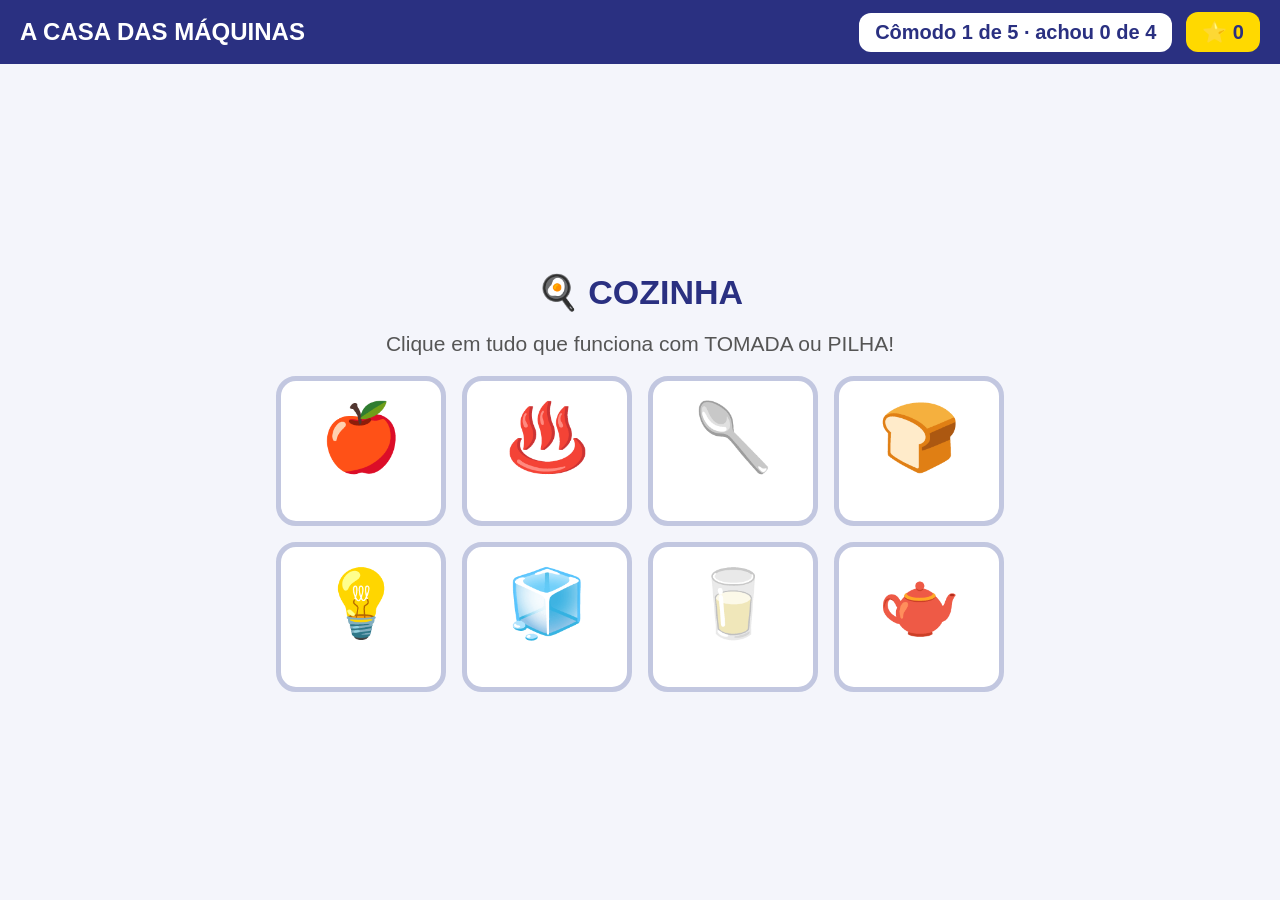
==== CASA-DAS-TECNOLOGIAS.html @ 13c52aa3 "Add files via upload" ====
<!DOCTYPE html><html lang="pt-BR"><head><meta charset="utf-8"><meta name="viewport" content="width=device-width, initial-scale=1">
<title>A CASA DAS MÁQUINAS</title><style>*{box-sizing:border-box;margin:0;padding:0}html,body{height:100%;overflow:hidden}
body{font-family:"Trebuchet MS",Verdana,sans-serif;color:#2A3081;background:#F4F5FB;display:flex;flex-direction:column;user-select:none}
header{background:#2A3081;color:#fff;padding:12px 20px;display:flex;align-items:center;gap:14px;flex-shrink:0}
header h1{font-size:24px}.chip{font-size:20px;font-weight:bold;border-radius:12px;padding:8px 16px}
#c1{background:#fff;color:#2A3081;margin-left:auto}#c2{background:#FFD900;color:#2A3081}
#palco{flex:1;position:relative;display:flex;flex-direction:column;align-items:center;justify-content:center;gap:20px;padding:16px}
#aviso{position:absolute;bottom:18px;left:50%;transform:translateX(-50%);font-size:24px;font-weight:bold;padding:12px 26px;border-radius:14px;display:none;background:#E8590C;color:#fff}
#festa{position:absolute;inset:0;background:rgba(255,255,255,.97);display:none;flex-direction:column;align-items:center;justify-content:center;gap:18px;text-align:center;padding:20px}
#festa .tit{font-size:52px;font-weight:bold}#festa .sub{font-size:26px;color:#444;max-width:780px;line-height:1.4}
#festa button{font:inherit;font-size:26px;font-weight:bold;padding:15px 34px;border:none;border-radius:14px;background:#2F9E44;color:#fff;cursor:pointer}#comodo{font-size:34px;font-weight:bold}#dica{font-size:21px;color:#555}
#grade{display:grid;grid-template-columns:repeat(4,170px);gap:16px}
.it{height:150px;border-radius:20px;background:#fff;border:5px solid #C2C7E0;display:flex;flex-direction:column;align-items:center;justify-content:center;gap:6px;cursor:pointer;transition:transform .15s}
.it:hover{transform:scale(1.05)}.it .e{font-size:66px;line-height:1}.it .t{font-size:17px;font-weight:bold;min-height:22px;text-align:center;padding:0 6px}
.it.ok{background:#FFF3B0;border-color:#FFB400;box-shadow:0 0 18px #FFD900}.it.nao{animation:tr .3s}
@keyframes tr{0%,100%{transform:translateX(0)}25%{transform:translateX(-8px)}75%{transform:translateX(8px)}}</style></head><body>
<header><h1>A CASA DAS MÁQUINAS</h1><div class="chip" id="c1">—</div><div class="chip" id="c2">⭐ 0</div></header>
<div id="palco"><div id="comodo">—</div><div id="dica">Clique em tudo que funciona com TOMADA ou PILHA!</div><div id="grade"></div><div id="aviso"></div><div id="festa"></div></div>
<script>(function(){var $=function(i){return document.getElementById(i)};
function aviso(t){var a=$('aviso');a.textContent=t;a.style.display='block';clearTimeout(a._t);a._t=setTimeout(function(){a.style.display='none'},1500);}
function festa(tit,sub,bt,fn){var f=$('festa');f.innerHTML='<div class="tit">'+tit+'</div><div class="sub">'+sub+'</div><button id="btF">'+bt+'</button>';f.style.display='flex';$('btF').onclick=fn;}
var C=[{"n": "COZINHA", "e": "🍳", "it": [["🧊", "geladeira", 1], ["♨️", "micro-ondas", 1], ["🍎", "maçã", 0], ["🥄", "colher", 0], ["💡", "lâmpada", 1], ["🍞", "pão", 0], ["🥛", "leite", 0], ["🫖", "chaleira elétrica", 1]]}, {"n": "SALA", "e": "🛋️", "it": [["📺", "televisão", 1], ["🛋️", "sofá", 0], ["🎮", "videogame", 1], ["🪴", "planta", 0], ["📚", "livros", 0], ["🔊", "caixa de som", 1], ["🧸", "ursinho", 0], ["🕰️", "relógio de pilha", 1]]}, {"n": "QUARTO", "e": "🛏️", "it": [["⏰", "despertador", 1], ["🛏️", "cama", 0], ["📱", "celular", 1], ["👕", "camiseta", 0], ["💻", "notebook", 1], ["🎒", "mochila", 0], ["🧦", "meia", 0], ["💡", "abajur", 1]]}, {"n": "BANHEIRO", "e": "🛁", "it": [["🚿", "chuveiro elétrico", 1], ["🪞", "espelho", 0], ["🧼", "sabonete", 0], ["🧻", "papel", 0], ["💨", "secador de cabelo", 1], ["🪥", "escova de dentes", 0], ["💡", "lâmpada", 1], ["🧽", "esponja", 0]]}, {"n": "LAVANDERIA", "e": "🧺", "it": [["🌀", "máquina de lavar", 1], ["🧺", "cesto", 0], ["🧴", "sabão", 0], ["🧤", "luva", 0], ["🪣", "balde", 0], ["🔌", "ferro de passar", 1], ["👖", "calça", 0], ["🌬️", "ventilador", 1]]}],ci=0,est=0,erros=0;
function monta(){var c=C[ci];erros=0;$('festa').style.display='none';$('comodo').textContent=c.e+'  '+c.n;
 var g=$('grade');g.innerHTML='';c.achou=0;c.tot=c.it.filter(function(x){return x[2]}).length;
 c.it.slice().sort(function(){return Math.random()-.5}).forEach(function(x){var d=document.createElement('div');d.className='it';
  d.innerHTML='<div class="e">'+x[0]+'</div><div class="t"></div>';
  d.onclick=function(){if(d.classList.contains('ok'))return;
   if(x[2]){d.classList.add('ok');d.querySelector('.t').textContent=x[1];c.achou++;placar();
     if(c.achou===c.tot){var g2=erros===0?3:(erros<3?2:1);est+=g2;$('c2').textContent='⭐ '+est;
       setTimeout(function(){var ult=ci===C.length-1;
        festa('🎉 ACHOU TODAS!','Na '+c.n+' você achou as '+c.tot+' máquinas.<br>'+'⭐'.repeat(g2),ult?'VER O RESULTADO':'PRÓXIMO CÔMODO →',
         function(){if(ult){festa('🏠 CASA COMPLETA!','Você achou todas as máquinas da casa e ganhou <b>'+est+'</b> estrelas!','JOGAR DE NOVO',function(){ci=0;est=0;$('c2').textContent='⭐ 0';monta();});}else{ci++;monta();}});},500);}}
   else{erros++;d.classList.remove('nao');void d.offsetWidth;d.classList.add('nao');d.querySelector('.t').textContent=x[1];aviso('Isso não usa tomada nem pilha!');}};
  g.appendChild(d);});placar();}
function placar(){var c=C[ci];$('c1').textContent='Cômodo '+(ci+1)+' de '+C.length+' · achou '+c.achou+' de '+c.tot;}
window.__t={C:C,monta:monta,get ci(){return ci},set ci(v){ci=v},get est(){return est}};monta();})();</script></body></html>
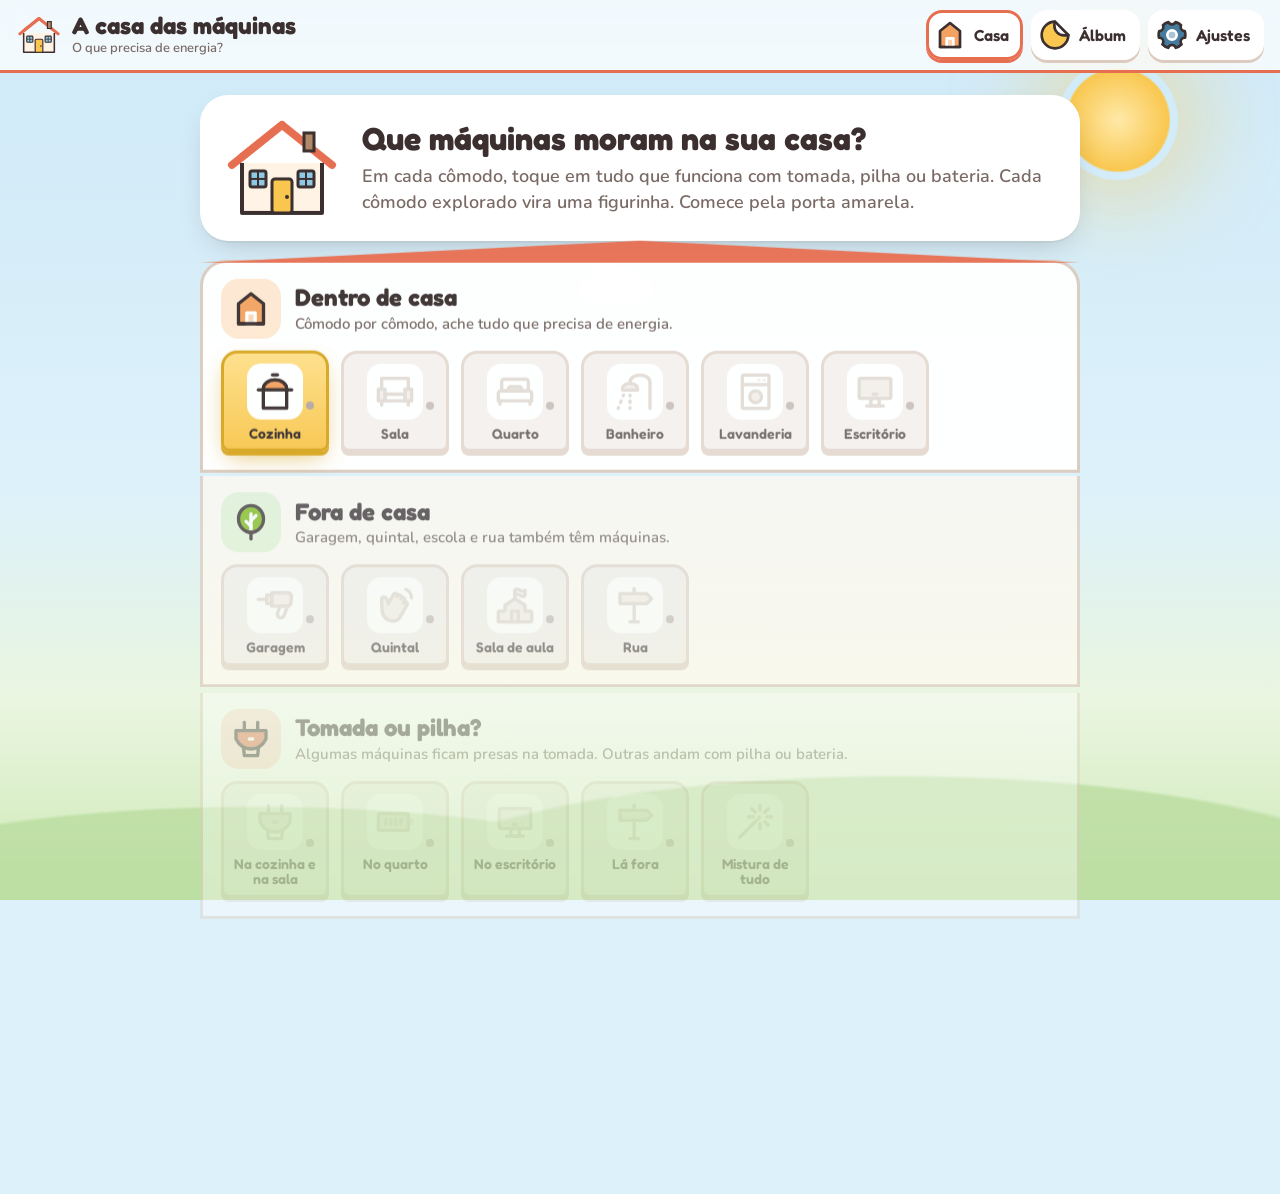
==== commit ce796a9f: "Redesenha o jogo: 19 fases em 4 partes, tomada ou pilha, e sem estrelas - De 5 cômodos para 19 fases" ====
--- a/CASA-DAS-TECNOLOGIAS.html
+++ b/CASA-DAS-TECNOLOGIAS.html
@@ -1,36 +1,3 @@
-<!DOCTYPE html><html lang="pt-BR"><head><meta charset="utf-8"><meta name="viewport" content="width=device-width, initial-scale=1">
-<title>A CASA DAS MÁQUINAS</title><style>*{box-sizing:border-box;margin:0;padding:0}html,body{height:100%;overflow:hidden}
-body{font-family:"Trebuchet MS",Verdana,sans-serif;color:#2A3081;background:#F4F5FB;display:flex;flex-direction:column;user-select:none}
-header{background:#2A3081;color:#fff;padding:12px 20px;display:flex;align-items:center;gap:14px;flex-shrink:0}
-header h1{font-size:24px}.chip{font-size:20px;font-weight:bold;border-radius:12px;padding:8px 16px}
-#c1{background:#fff;color:#2A3081;margin-left:auto}#c2{background:#FFD900;color:#2A3081}
-#palco{flex:1;position:relative;display:flex;flex-direction:column;align-items:center;justify-content:center;gap:20px;padding:16px}
-#aviso{position:absolute;bottom:18px;left:50%;transform:translateX(-50%);font-size:24px;font-weight:bold;padding:12px 26px;border-radius:14px;display:none;background:#E8590C;color:#fff}
-#festa{position:absolute;inset:0;background:rgba(255,255,255,.97);display:none;flex-direction:column;align-items:center;justify-content:center;gap:18px;text-align:center;padding:20px}
-#festa .tit{font-size:52px;font-weight:bold}#festa .sub{font-size:26px;color:#444;max-width:780px;line-height:1.4}
-#festa button{font:inherit;font-size:26px;font-weight:bold;padding:15px 34px;border:none;border-radius:14px;background:#2F9E44;color:#fff;cursor:pointer}#comodo{font-size:34px;font-weight:bold}#dica{font-size:21px;color:#555}
-#grade{display:grid;grid-template-columns:repeat(4,170px);gap:16px}
-.it{height:150px;border-radius:20px;background:#fff;border:5px solid #C2C7E0;display:flex;flex-direction:column;align-items:center;justify-content:center;gap:6px;cursor:pointer;transition:transform .15s}
-.it:hover{transform:scale(1.05)}.it .e{font-size:66px;line-height:1}.it .t{font-size:17px;font-weight:bold;min-height:22px;text-align:center;padding:0 6px}
-.it.ok{background:#FFF3B0;border-color:#FFB400;box-shadow:0 0 18px #FFD900}.it.nao{animation:tr .3s}
-@keyframes tr{0%,100%{transform:translateX(0)}25%{transform:translateX(-8px)}75%{transform:translateX(8px)}}</style></head><body>
-<header><h1>A CASA DAS MÁQUINAS</h1><div class="chip" id="c1">—</div><div class="chip" id="c2">⭐ 0</div></header>
-<div id="palco"><div id="comodo">—</div><div id="dica">Clique em tudo que funciona com TOMADA ou PILHA!</div><div id="grade"></div><div id="aviso"></div><div id="festa"></div></div>
-<script>(function(){var $=function(i){return document.getElementById(i)};
-function aviso(t){var a=$('aviso');a.textContent=t;a.style.display='block';clearTimeout(a._t);a._t=setTimeout(function(){a.style.display='none'},1500);}
-function festa(tit,sub,bt,fn){var f=$('festa');f.innerHTML='<div class="tit">'+tit+'</div><div class="sub">'+sub+'</div><button id="btF">'+bt+'</button>';f.style.display='flex';$('btF').onclick=fn;}
-var C=[{"n": "COZINHA", "e": "🍳", "it": [["🧊", "geladeira", 1], ["♨️", "micro-ondas", 1], ["🍎", "maçã", 0], ["🥄", "colher", 0], ["💡", "lâmpada", 1], ["🍞", "pão", 0], ["🥛", "leite", 0], ["🫖", "chaleira elétrica", 1]]}, {"n": "SALA", "e": "🛋️", "it": [["📺", "televisão", 1], ["🛋️", "sofá", 0], ["🎮", "videogame", 1], ["🪴", "planta", 0], ["📚", "livros", 0], ["🔊", "caixa de som", 1], ["🧸", "ursinho", 0], ["🕰️", "relógio de pilha", 1]]}, {"n": "QUARTO", "e": "🛏️", "it": [["⏰", "despertador", 1], ["🛏️", "cama", 0], ["📱", "celular", 1], ["👕", "camiseta", 0], ["💻", "notebook", 1], ["🎒", "mochila", 0], ["🧦", "meia", 0], ["💡", "abajur", 1]]}, {"n": "BANHEIRO", "e": "🛁", "it": [["🚿", "chuveiro elétrico", 1], ["🪞", "espelho", 0], ["🧼", "sabonete", 0], ["🧻", "papel", 0], ["💨", "secador de cabelo", 1], ["🪥", "escova de dentes", 0], ["💡", "lâmpada", 1], ["🧽", "esponja", 0]]}, {"n": "LAVANDERIA", "e": "🧺", "it": [["🌀", "máquina de lavar", 1], ["🧺", "cesto", 0], ["🧴", "sabão", 0], ["🧤", "luva", 0], ["🪣", "balde", 0], ["🔌", "ferro de passar", 1], ["👖", "calça", 0], ["🌬️", "ventilador", 1]]}],ci=0,est=0,erros=0;
-function monta(){var c=C[ci];erros=0;$('festa').style.display='none';$('comodo').textContent=c.e+'  '+c.n;
- var g=$('grade');g.innerHTML='';c.achou=0;c.tot=c.it.filter(function(x){return x[2]}).length;
- c.it.slice().sort(function(){return Math.random()-.5}).forEach(function(x){var d=document.createElement('div');d.className='it';
-  d.innerHTML='<div class="e">'+x[0]+'</div><div class="t"></div>';
-  d.onclick=function(){if(d.classList.contains('ok'))return;
-   if(x[2]){d.classList.add('ok');d.querySelector('.t').textContent=x[1];c.achou++;placar();
-     if(c.achou===c.tot){var g2=erros===0?3:(erros<3?2:1);est+=g2;$('c2').textContent='⭐ '+est;
-       setTimeout(function(){var ult=ci===C.length-1;
-        festa('🎉 ACHOU TODAS!','Na '+c.n+' você achou as '+c.tot+' máquinas.<br>'+'⭐'.repeat(g2),ult?'VER O RESULTADO':'PRÓXIMO CÔMODO →',
-         function(){if(ult){festa('🏠 CASA COMPLETA!','Você achou todas as máquinas da casa e ganhou <b>'+est+'</b> estrelas!','JOGAR DE NOVO',function(){ci=0;est=0;$('c2').textContent='⭐ 0';monta();});}else{ci++;monta();}});},500);}}
-   else{erros++;d.classList.remove('nao');void d.offsetWidth;d.classList.add('nao');d.querySelector('.t').textContent=x[1];aviso('Isso não usa tomada nem pilha!');}};
-  g.appendChild(d);});placar();}
-function placar(){var c=C[ci];$('c1').textContent='Cômodo '+(ci+1)+' de '+C.length+' · achou '+c.achou+' de '+c.tot;}
-window.__t={C:C,monta:monta,get ci(){return ci},set ci(v){ci=v},get est(){return est}};monta();})();</script></body></html>+<!DOCTYPE html>
+<html lang="pt-BR"><head><meta charset="utf-8"><meta http-equiv="refresh" content="0; url=./"><link rel="canonical" href="https://casa-das-tecnologias.cliick.dev/"><title>A casa das máquinas</title></head>
+<body><p>O jogo mudou de endereço: <a href="./">casa-das-tecnologias.cliick.dev</a></p></body></html>
